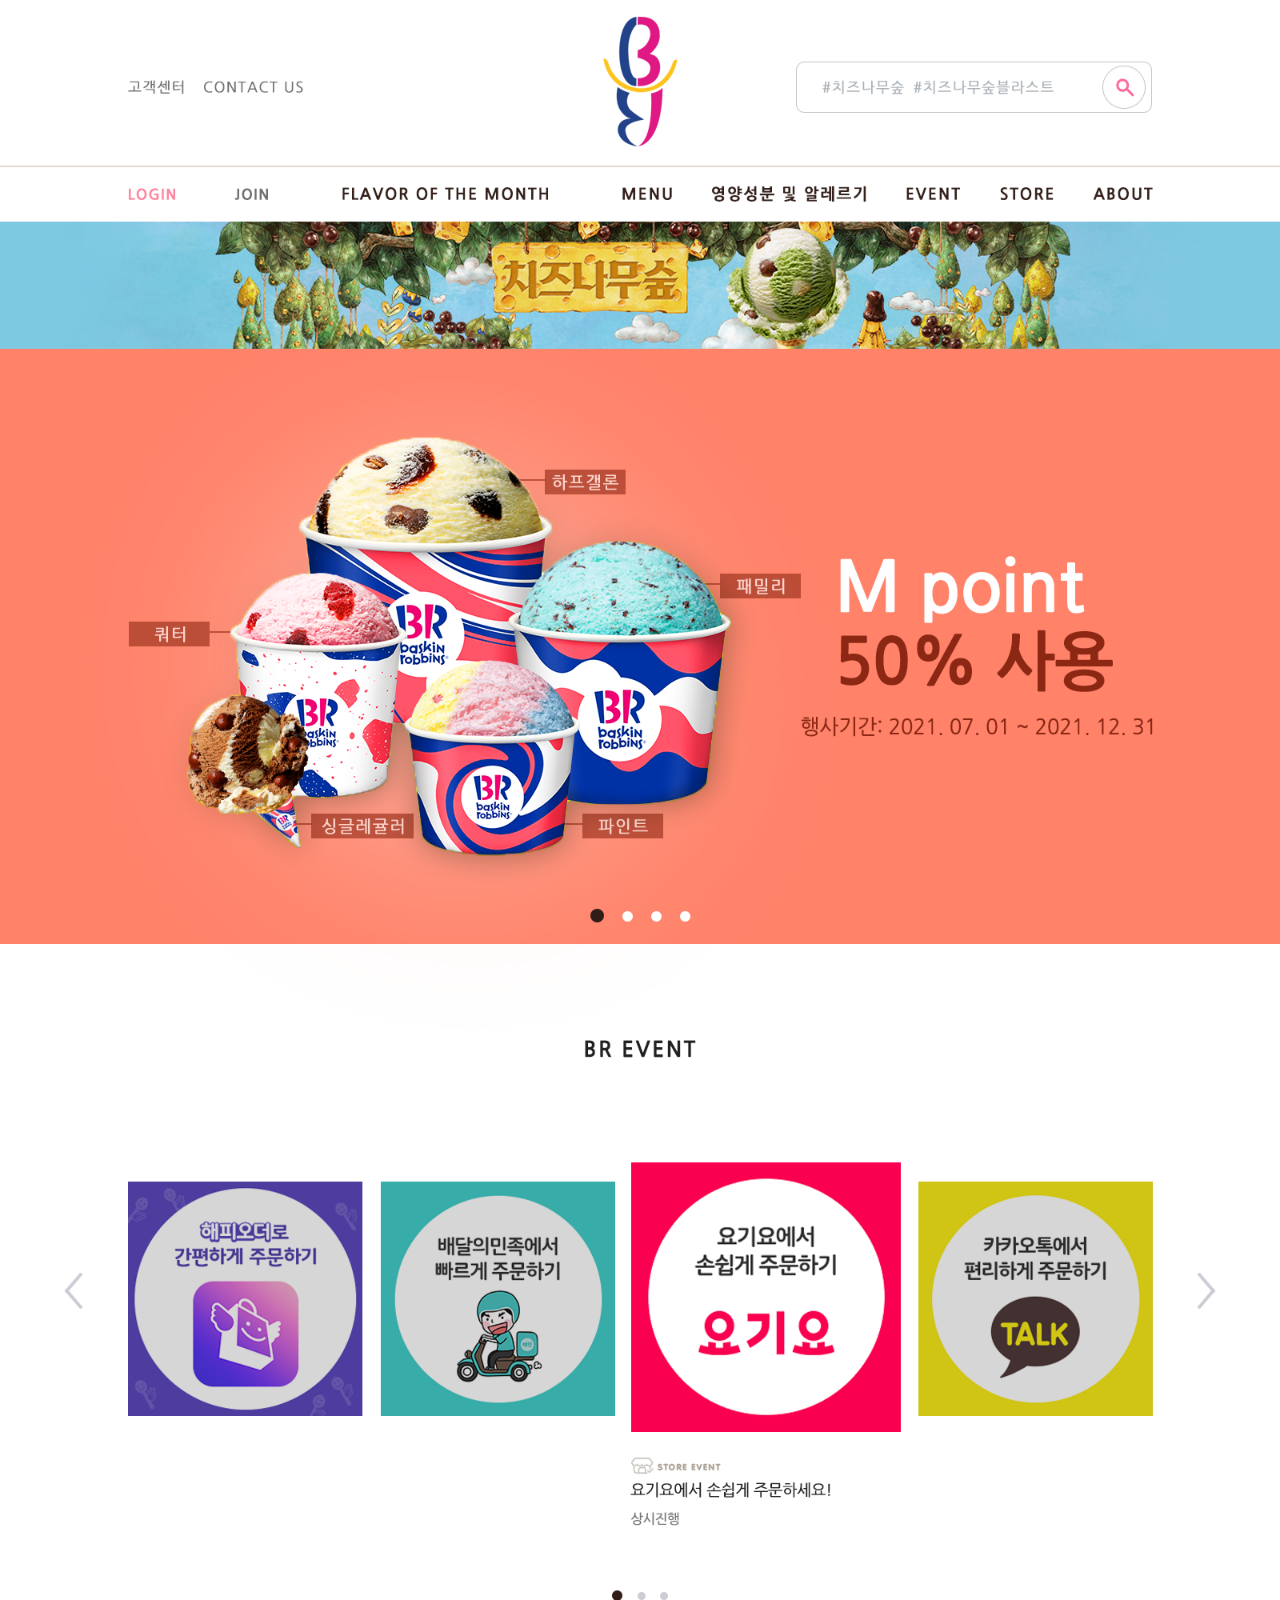
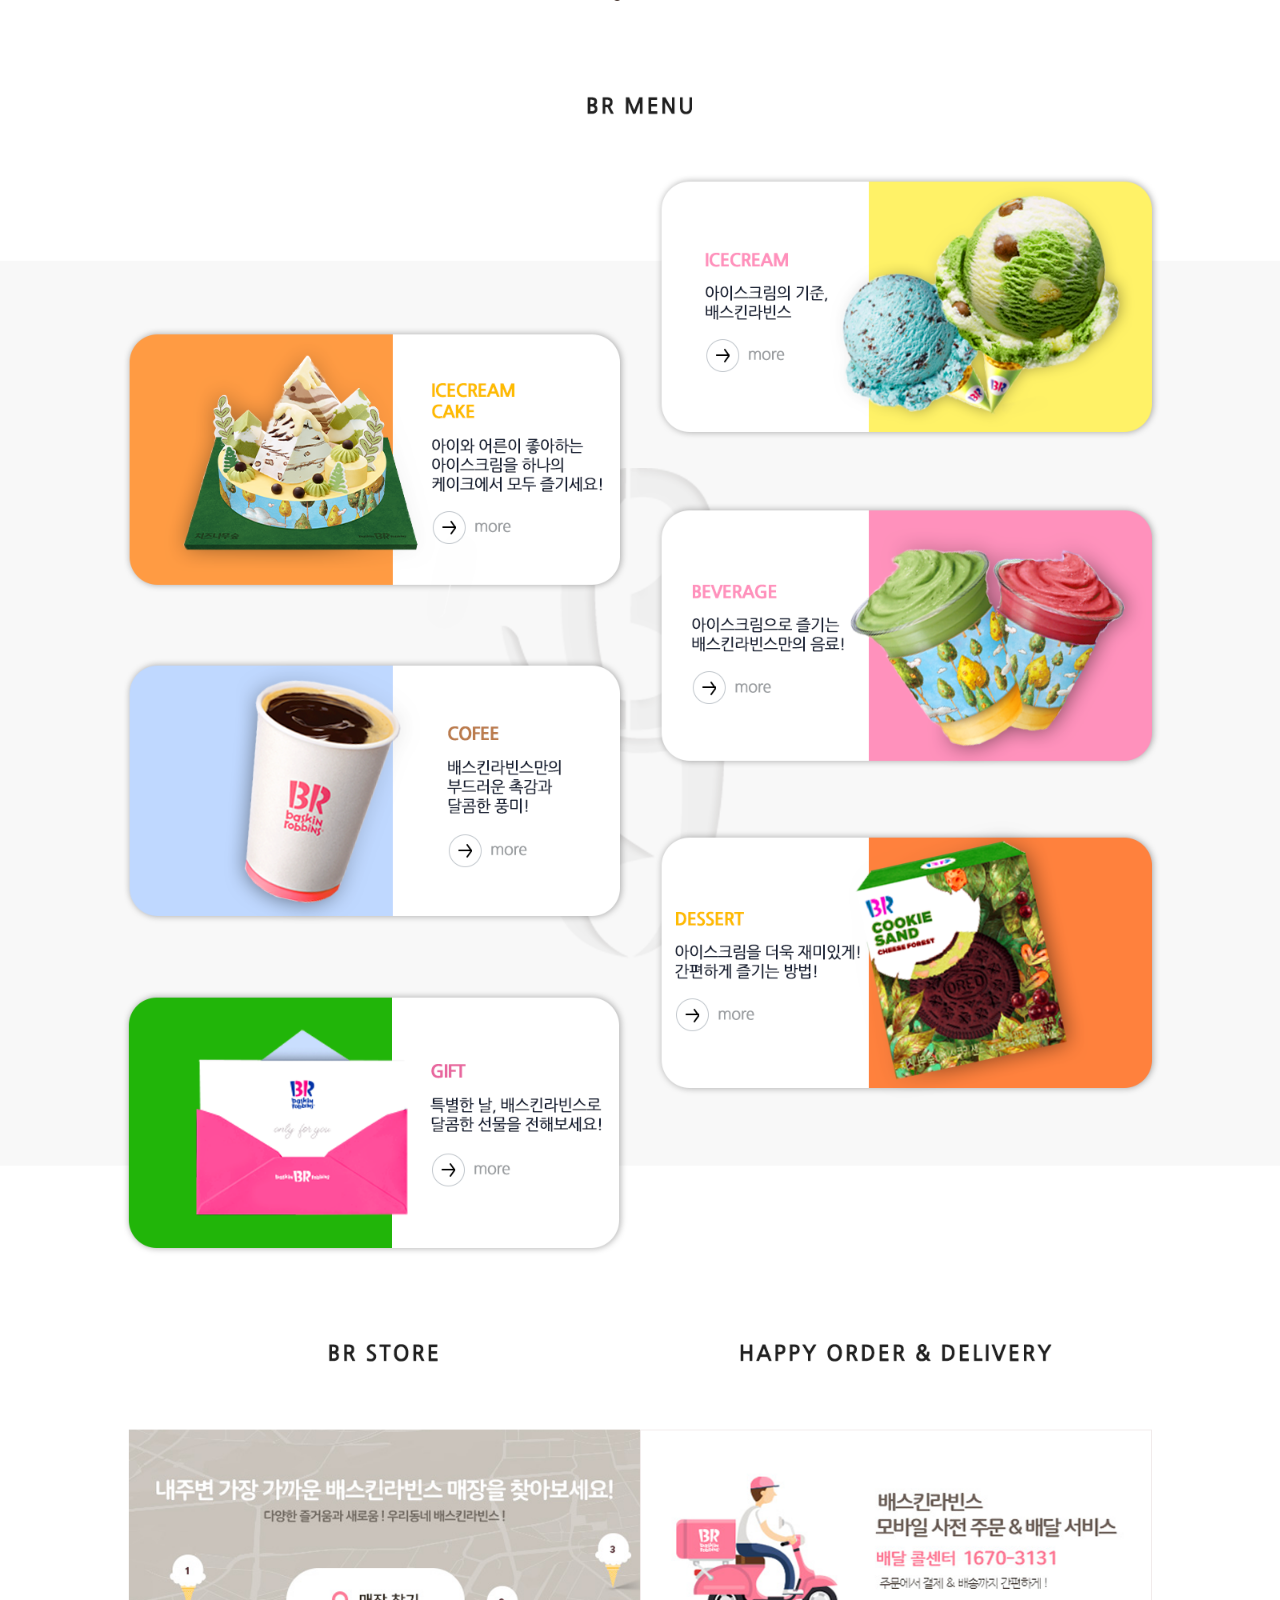
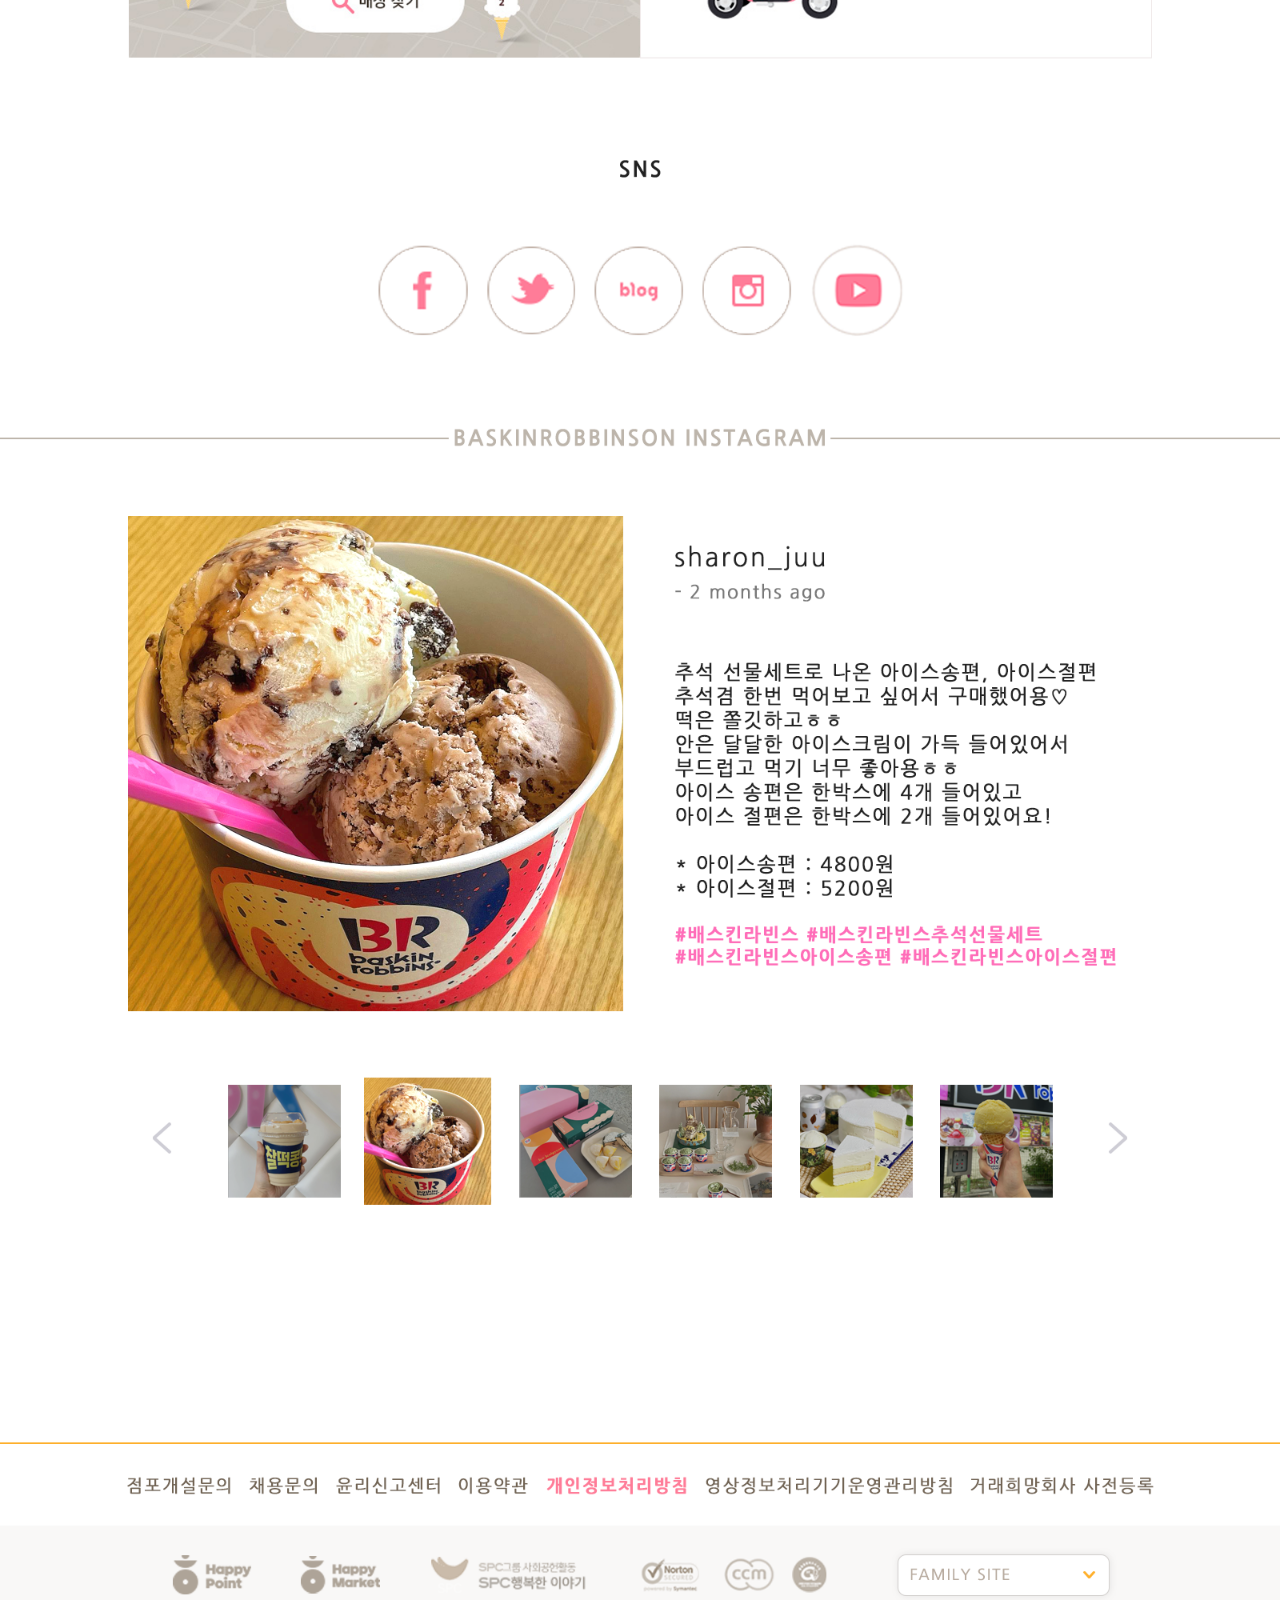
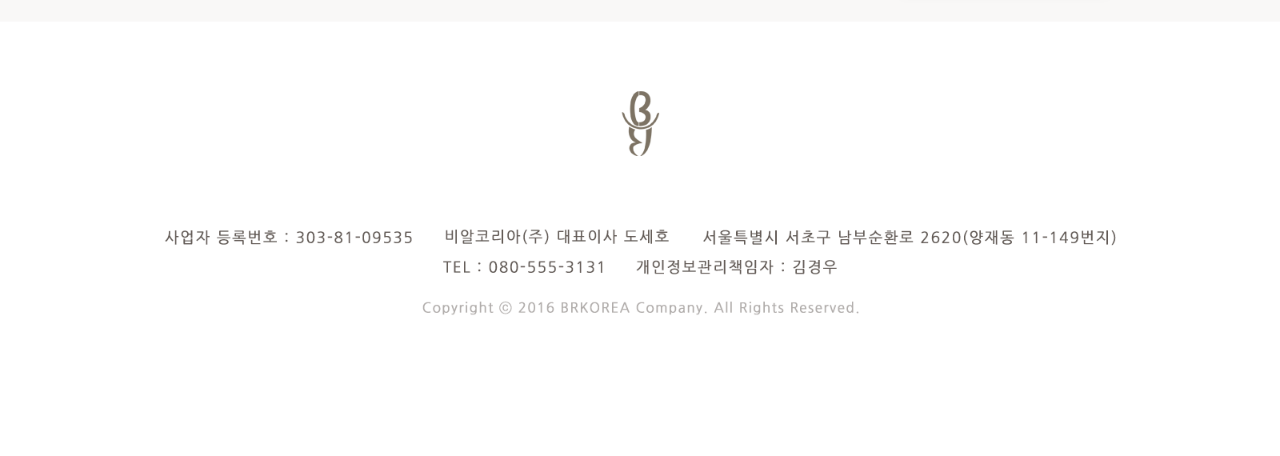
==== work/baskinrobbinson/index.html @ b633ce7d "작업물" ====
<!doctype html>
<html lang="ko">

<head>
    <meta charset="utf-8">
    <meta http-equiv="X-UA-Compatible" content="IE=edge">
    <meta name="viewport" content="width=device-width, initial-scale=1.0">
    <link rel="shortcut icon" href="favicon.png">
    <title>배스킨라빈스</title>
    <style>
        @charset 'utf-8';

        * {
            margin: 0;
            padding: 0;
            box-sizing: border-box;
            outline-style: none;
        }

        img {
            width: 100%;
        }
    </style>
</head>

<body>
    <div class="wrap">
        <div class="redesign">
            <img src="br_redesign.png" alt="리디자인">
        </div>
    </div>
</body>

</html>
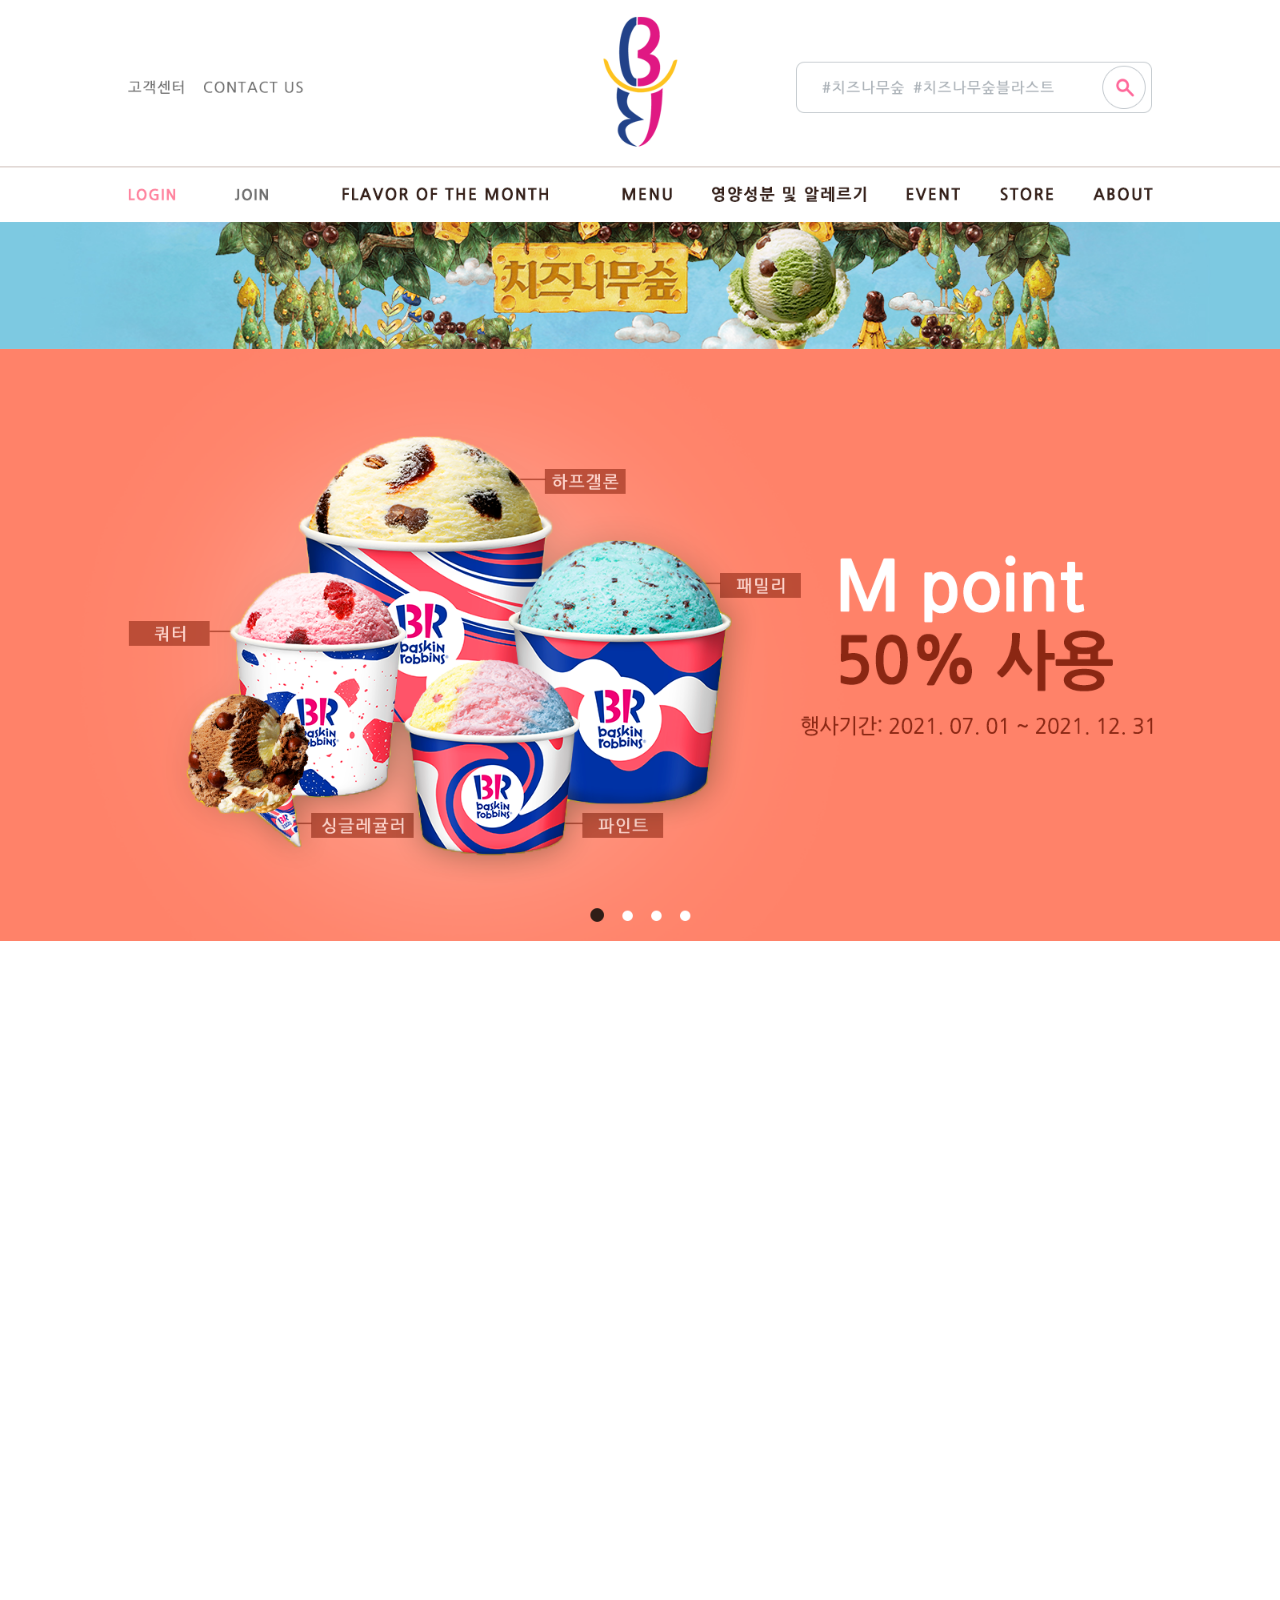
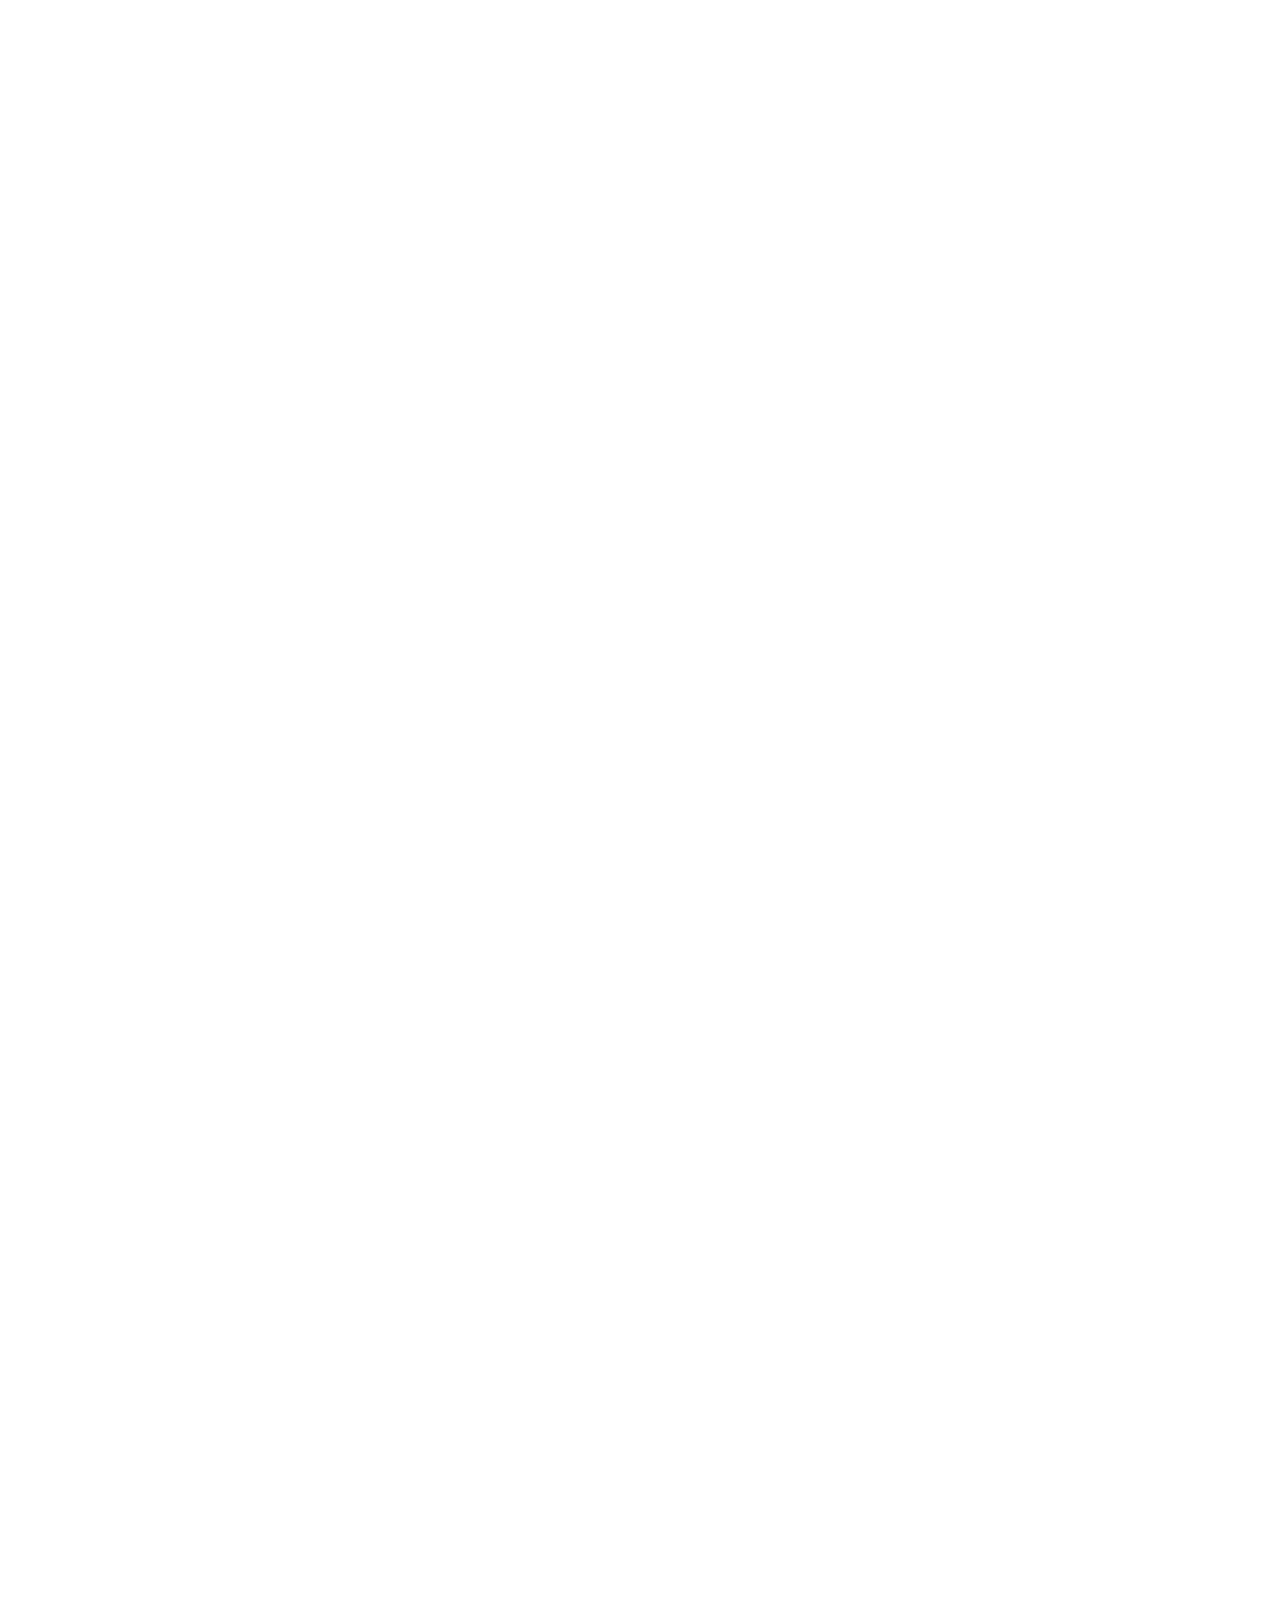
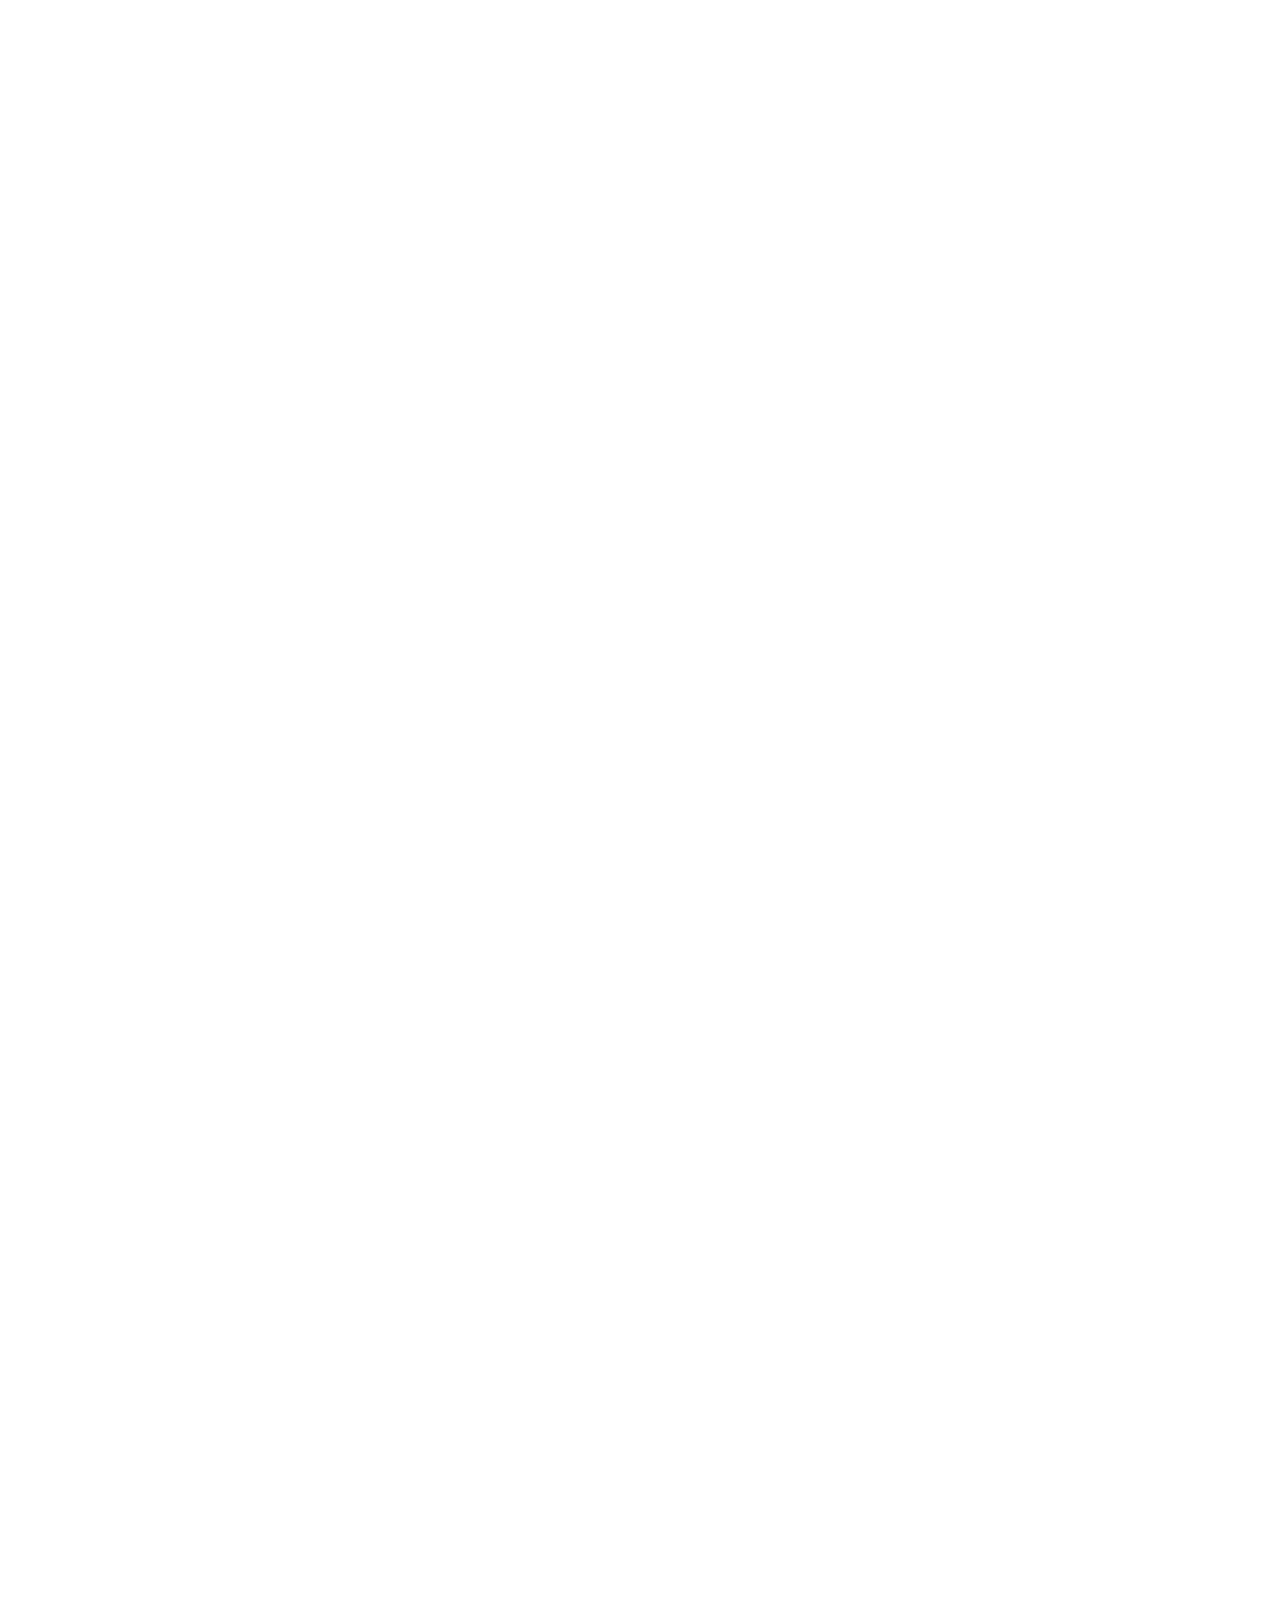
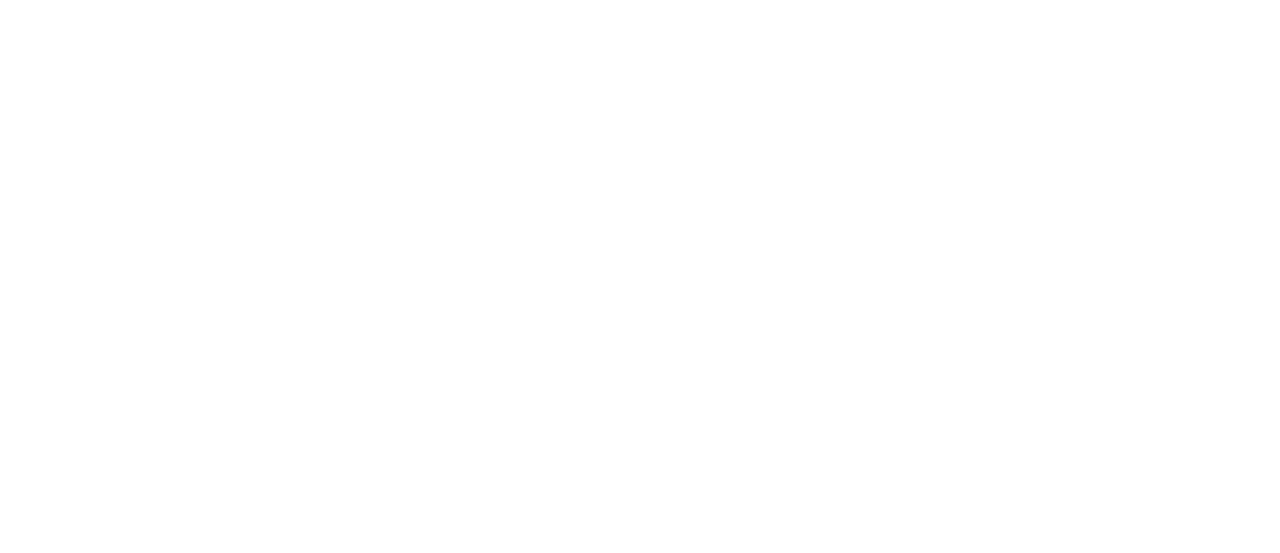
==== commit 1470de6d: "포트폴리오 작업물 8차" ====
--- a/work/baskinrobbinson/index.html
+++ b/work/baskinrobbinson/index.html
@@ -5,8 +5,17 @@
     <meta charset="utf-8">
     <meta http-equiv="X-UA-Compatible" content="IE=edge">
     <meta name="viewport" content="width=device-width, initial-scale=1.0">
-    <link rel="shortcut icon" href="favicon.png">
+    <link rel="shortcut icon" href="images/favicon.png">
     <title>배스킨라빈스</title>
+    <link href="https://unpkg.com/aos@2.3.1/dist/aos.css" rel="stylesheet">
+    <script src="https://unpkg.com/aos@2.3.1/dist/aos.js"></script>
+
+    <script>
+        window.onload = function () {
+            AOS.init();
+        }
+    </script>
+
     <style>
         @charset 'utf-8';
 
@@ -18,6 +27,7 @@
         }
 
         img {
+            display: block;
             width: 100%;
         }
     </style>
@@ -25,9 +35,16 @@
 
 <body>
     <div class="wrap">
-        <div class="redesign">
-            <img src="br_redesign.png" alt="리디자인">
-        </div>
+        <img src="images/redesign_1.png" alt="상단">
+        <img src="images/redesign_2.png" alt="배너" data-aos="fade-up" data-aos-duration="1800">
+        <img src="images/redesign_3.png" alt="슬라이드" data-aos="fade-left" data-aos-duration="1000" data-aos-offset="500">
+        <img src="images/redesign_4.png" alt="제품" data-aos="fade-up" data-aos-duration="1800" data-aos-delay="700">
+        <img src="images/redesign_5.png" alt="이벤트" data-aos="fade-up" data-aos-duration="1800" data-aos-delay="400">
+        <img src="images/redesign_6.png" alt="배너2" data-aos="fade-up" data-aos-duration="1800" data-aos-delay="400">
+        <img src="images/redesign_7.png" alt="SNS" data-aos="fade-up" data-aos-duration="1800" data-aos-delay="600">
+        <img src="images/redesign_8.png" alt="인스타그램" data-aos="fade-up" data-aos-duration="1800" data-aos-delay="600">
+        <img src="images/redesign_9.png" alt="인스타 슬라이드" data-aos="fade-left" data-aos-duration="1000" data-aos-offset="500">
+        <img src="images/redesign_10.png" alt="하단" data-aos="fade-up" data-aos-duration="1800" data-aos-delay="700">
     </div>
 </body>
 
